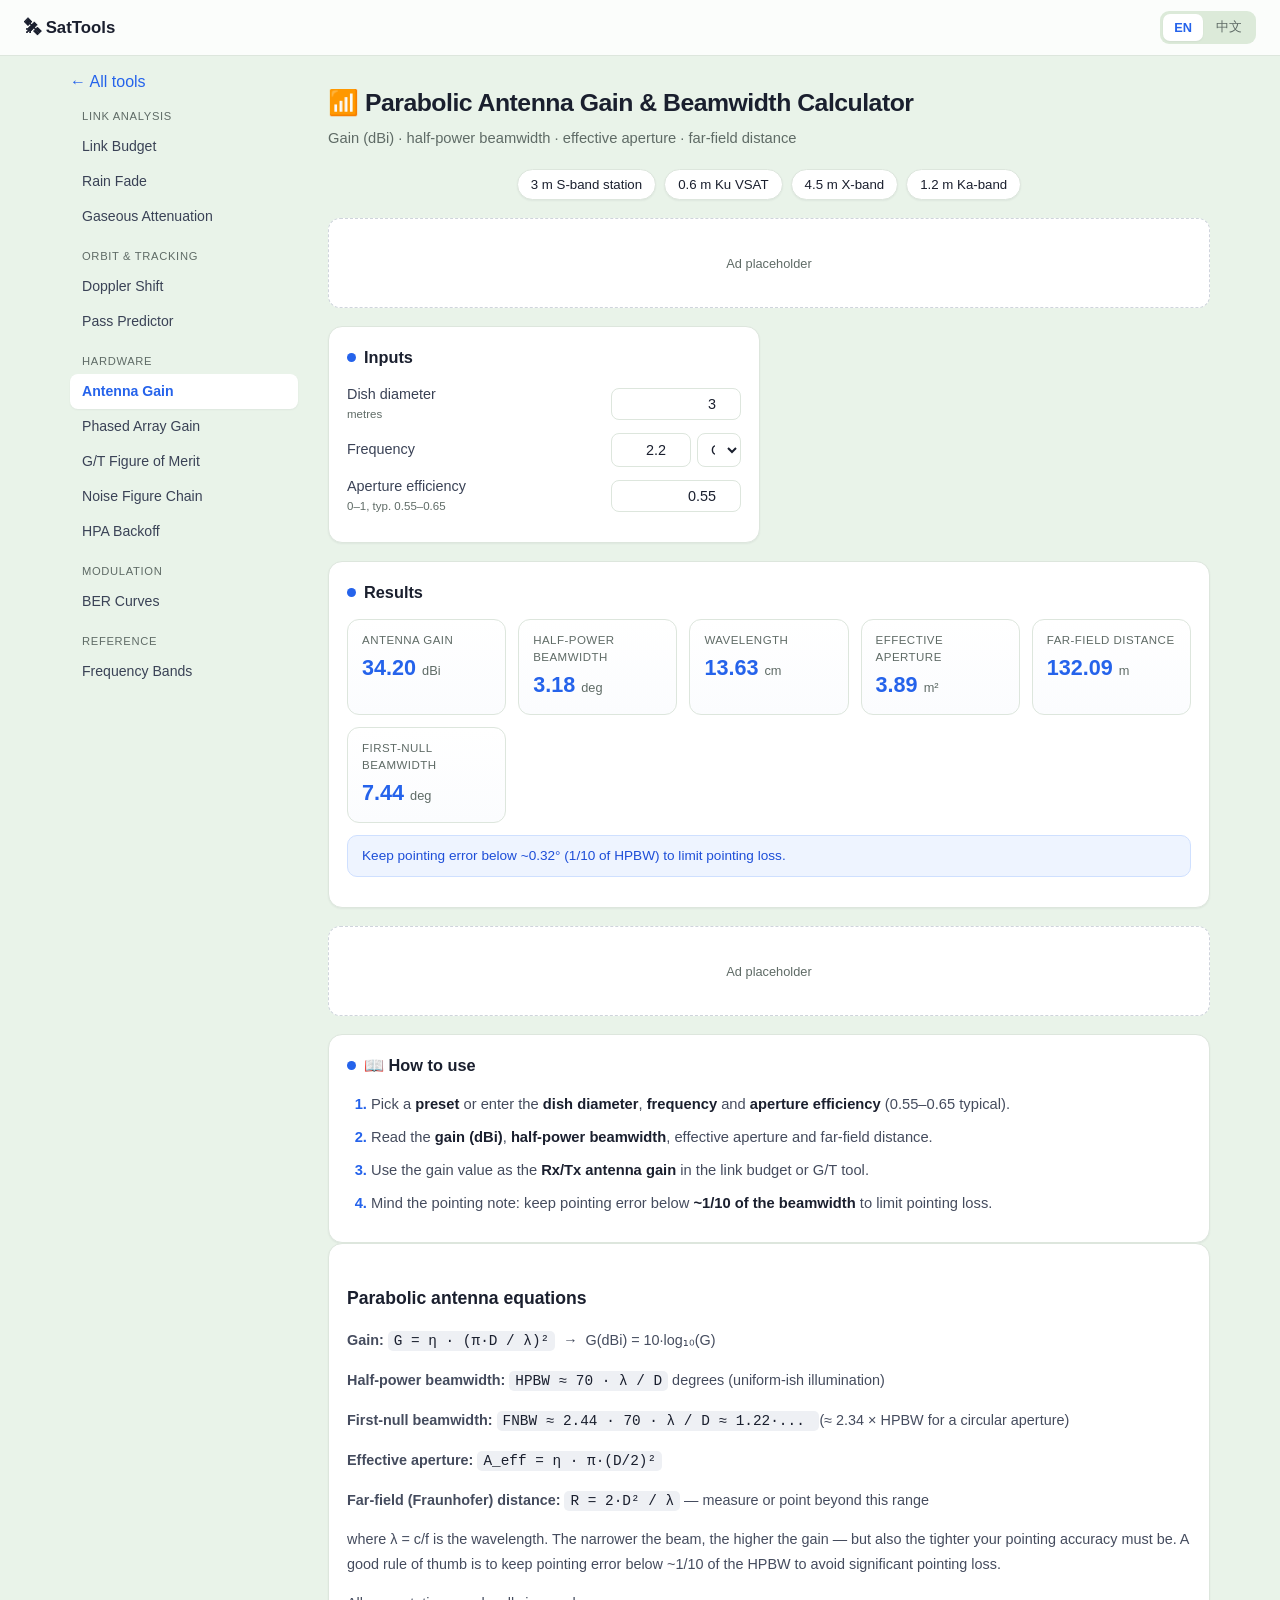
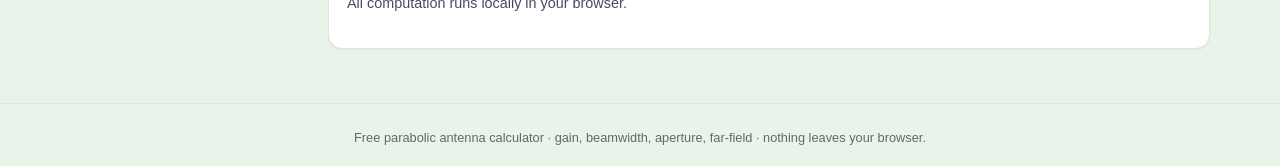
==== antenna.html @ e8797e0a "Add rain sky-noise coupling to link budget (item 2: rain/noise-temp) Rain and gas absorption also ra" ====
<!DOCTYPE html>
<html lang="en">
<head>
<meta charset="UTF-8">
<meta name="viewport" content="width=device-width, initial-scale=1.0">
<title>Parabolic Antenna Gain & Beamwidth Calculator — Free Online Tool</title>
<meta name="description" content="Free parabolic dish antenna calculator. Compute antenna gain (dBi), half-power beamwidth (HPBW), effective aperture and far-field distance from diameter, frequency and efficiency.">
<meta name="keywords" content="antenna gain calculator, parabolic dish gain, beamwidth calculator, HPBW, effective aperture, far field distance, dish antenna dBi">
<link rel="canonical" href="https://sunelliot.github.io/link-budget-calculator/antenna.html">
<meta property="og:type" content="website">
<meta property="og:title" content="Parabolic Antenna Gain & Beamwidth Calculator">
<meta property="og:description" content="Dish gain (dBi), half-power beamwidth, effective aperture and far-field distance.">
<meta property="og:image" content="https://sunelliot.github.io/link-budget-calculator/og.png">
<meta property="og:image:width" content="1200">
<meta property="og:image:height" content="630">
<meta name="twitter:card" content="summary_large_image">
<meta name="twitter:image" content="https://sunelliot.github.io/link-budget-calculator/og.png">
<link rel="stylesheet" href="styles.css?v=18">
<script src="i18n.js?v=18"></script>
<!-- <script async src="https://pagead2.googlesyndication.com/pagead/js/adsbygoogle.js?client=ca-pub-XXXXXXXXXXXXXXXX" crossorigin="anonymous"></script> -->
<script type="application/ld+json">
{"@context":"https://schema.org","@type":"WebApplication","name":"Parabolic Antenna Gain & Beamwidth Calculator","applicationCategory":"EngineeringApplication","operatingSystem":"Any","offers":{"@type":"Offer","price":"0","priceCurrency":"USD"}}
</script>
<link rel="manifest" href="manifest.json">
</head>
<body>
<nav class="topnav">
  <a class="brand" href="index.html">🛰 SatTools</a>
</nav>

<div class="page">
<aside class="sidebar">
  <a class="home" href="index.html" style="display:block;text-decoration:none">← All tools</a>
  <ul class="toolnav">
    <li class="grp">Link Analysis</li>
    <li><a href="link-budget.html">Link Budget</a></li>
    <li><a href="rain.html">Rain Fade</a></li>
    <li><a href="gas.html">Gaseous Attenuation</a></li>
    <li class="grp">Orbit &amp; Tracking</li>
    <li><a href="doppler.html">Doppler Shift</a></li>
    <li><a href="pass-prediction.html">Pass Predictor</a></li>
    <li class="grp">Hardware</li>
    <li><a href="antenna.html" class="active">Antenna Gain</a></li>
    <li><a href="phased-array.html">Phased Array Gain</a></li>
    <li><a href="gt.html">G/T Figure of Merit</a></li>
    <li><a href="noise-figure.html">Noise Figure Chain</a></li>
    <li><a href="hpa-backoff.html">HPA Backoff</a></li>
    <li class="grp">Modulation</li>
    <li><a href="ber.html">BER Curves</a></li>
    <li class="grp">Reference</li>
    <li><a href="bands.html">Frequency Bands</a></li>
  </ul>
</aside>
<div class="pagemain">

<header>
  <h1>📶 Parabolic Antenna Gain &amp; Beamwidth Calculator</h1>
  <p>Gain (dBi) · half-power beamwidth · effective aperture · far-field distance</p>
</header>

<div class="wrap">
  <div class="preset-bar">
    <button data-preset="s3m">3 m S-band station</button>
    <button data-preset="ku06">0.6 m Ku VSAT</button>
    <button data-preset="x45">4.5 m X-band</button>
    <button data-preset="ka12">1.2 m Ka-band</button>
  </div>

  <div class="adslot">Ad placeholder</div>

  <div class="grid">
    <div class="card">
      <h2><span class="dot"></span>Inputs</h2>
      <div class="row">
        <label>Dish diameter<span class="hint">metres</span></label>
        <input type="number" id="dia" value="3" step="any">
      </div>
      <div class="row">
        <label>Frequency</label>
        <div class="ig">
          <input type="number" id="freq" value="2.2" step="any">
          <select id="freqUnit"><option value="GHz">GHz</option><option value="MHz">MHz</option></select>
        </div>
      </div>
      <div class="row">
        <label>Aperture efficiency<span class="hint">0–1, typ. 0.55–0.65</span></label>
        <input type="number" id="eff" value="0.55" step="any">
      </div>
    </div>

    <div class="card results">
      <h2><span class="dot"></span>Results</h2>
      <div class="resgrid">
        <div class="metric"><div class="k">Antenna gain</div><div class="v"><span id="r_gain">–</span> <span class="u">dBi</span></div></div>
        <div class="metric"><div class="k">Half-power beamwidth</div><div class="v"><span id="r_hpbw">–</span> <span class="u">deg</span></div></div>
        <div class="metric"><div class="k">Wavelength</div><div class="v"><span id="r_lam">–</span> <span class="u">cm</span></div></div>
        <div class="metric"><div class="k">Effective aperture</div><div class="v"><span id="r_aeff">–</span> <span class="u">m²</span></div></div>
        <div class="metric"><div class="k">Far-field distance</div><div class="v"><span id="r_ff">–</span> <span class="u">m</span></div></div>
        <div class="metric"><div class="k">First-null beamwidth</div><div class="v"><span id="r_fnbw">–</span> <span class="u">deg</span></div></div>
      </div>
      <div class="note" id="ptnote"></div>
    </div>
  </div>

  <div class="adslot">Ad placeholder</div>

  <div class="card">
    <h2><span class="dot"></span>📖 How to use</h2>
    <ol class="howto">
      <li><span class="en-only">Pick a <b>preset</b> or enter the <b>dish diameter</b>, <b>frequency</b> and <b>aperture efficiency</b> (0.55–0.65 typical).</span><span class="zh-only">选<b>预设</b>,或输入<b>口径</b>、<b>频率</b>和<b>口面效率</b>(常取 0.55–0.65)。</span></li>
      <li><span class="en-only">Read the <b>gain (dBi)</b>, <b>half-power beamwidth</b>, effective aperture and far-field distance.</span><span class="zh-only">读取<b>增益(dBi)</b>、<b>半功率波束宽度</b>、有效口径和远场距离。</span></li>
      <li><span class="en-only">Use the gain value as the <b>Rx/Tx antenna gain</b> in the link budget or G/T tool.</span><span class="zh-only">把增益值作为链路预算或 G/T 工具里的<b>收/发天线增益</b>。</span></li>
      <li><span class="en-only">Mind the pointing note: keep pointing error below <b>~1/10 of the beamwidth</b> to limit pointing loss.</span><span class="zh-only">注意指向提示:对准误差应小于<b>约 1/10 波束宽度</b>,以限制指向损耗。</span></li>
    </ol>
  </div>

  <div class="card">
    <div class="article en-only">
      <h2>Parabolic antenna equations</h2>
      <p><strong>Gain:</strong> <code>G = η · (π·D / λ)²</code> &nbsp;→&nbsp; G(dBi) = 10·log₁₀(G)</p>
      <p><strong>Half-power beamwidth:</strong> <code>HPBW ≈ 70 · λ / D</code> degrees (uniform-ish illumination)</p>
      <p><strong>First-null beamwidth:</strong> <code>FNBW ≈ 2.44 · 70 · λ / D ≈ 1.22·... </code> (≈ 2.34 × HPBW for a circular aperture)</p>
      <p><strong>Effective aperture:</strong> <code>A_eff = η · π·(D/2)²</code></p>
      <p><strong>Far-field (Fraunhofer) distance:</strong> <code>R = 2·D² / λ</code> — measure or point beyond this range</p>
      <p>where λ = c/f is the wavelength. The narrower the beam, the higher the gain — but also the tighter
      your pointing accuracy must be. A good rule of thumb is to keep pointing error below ~1/10 of the HPBW
      to avoid significant pointing loss.</p>
      <p>All computation runs locally in your browser.</p>
    </div>
    <div class="article zh-only">
      <h2>抛物面天线公式</h2>
      <p><strong>增益:</strong> <code>G = η · (π·D / λ)²</code> &nbsp;→&nbsp; G(dBi) = 10·log₁₀(G)</p>
      <p><strong>半功率波束宽度:</strong> <code>HPBW ≈ 70 · λ / D</code> 度(近似均匀照射)</p>
      <p><strong>第一零点波束宽度:</strong> <code>FNBW ≈ 2.34 × HPBW</code>(圆口面近似)</p>
      <p><strong>有效口径:</strong> <code>A_eff = η · π·(D/2)²</code></p>
      <p><strong>远场(夫琅禾费)距离:</strong> <code>R = 2·D² / λ</code> —— 测量或对准应在此距离之外</p>
      <p>其中 λ = c/f 为波长。波束越窄、增益越高,但对指向精度的要求也越严。一个经验法则是把指向误差控制在约 HPBW 的 1/10 以内,以避免明显的指向损耗。</p>
      <p>全部计算在你的浏览器本地完成。</p>
    </div>
  </div>
</div>

</div>
</div>

<footer>Free parabolic antenna calculator · gain, beamwidth, aperture, far-field · nothing leaves your browser.</footer>

<script src="share.js?v=18"></script>
<script src="linkout.js?v=1"></script>
<script>
const $=id=>document.getElementById(id);
const num=id=>parseFloat($(id).value)||0;
const C=299792458; // m/s

function compute(){
  const D=num('dia');
  const f=num('freq')*($('freqUnit').value==='GHz'?1e9:1e6);
  const eff=Math.min(Math.max(num('eff'),0.001),1);
  const lam=f>0?C/f:0;
  const G=(lam>0&&D>0)?eff*(Math.PI*D/lam)**2:0;
  const gdbi=G>0?10*Math.log10(G):0;
  const hpbw=(lam>0&&D>0)?70*lam/D:0;
  const fnbw=2.34*hpbw;
  const aeff=eff*Math.PI*(D/2)**2;
  const ff=lam>0?2*D*D/lam:0;
  const f2=x=>x.toFixed(2);
  $('r_gain').textContent=f2(gdbi);
  $('r_hpbw').textContent=f2(hpbw);
  $('r_lam').textContent=f2(lam*100);
  $('r_aeff').textContent=f2(aeff);
  $('r_ff').textContent=ff>=1000?(ff/1000).toFixed(2)+'k':f2(ff);
  $('r_fnbw').textContent=f2(fnbw);
  $('ptnote').textContent=t('Keep pointing error below ~'+f2(hpbw/10)+'° (1/10 of HPBW) to limit pointing loss.','将指向误差控制在约 '+f2(hpbw/10)+'°(波束宽度的 1/10)以内,以限制指向损耗。');
  if(window.LinkOut) LinkOut.updateReturnBar(gdbi);
}
const presets={
  s3m:{dia:3,freq:2.2,freqUnit:'GHz',eff:0.55},
  ku06:{dia:0.6,freq:12,freqUnit:'GHz',eff:0.6},
  x45:{dia:4.5,freq:8.2,freqUnit:'GHz',eff:0.6},
  ka12:{dia:1.2,freq:26,freqUnit:'GHz',eff:0.6},
};
document.querySelectorAll('.preset-bar button').forEach(b=>b.addEventListener('click',()=>{
  const c=presets[b.dataset.preset];for(const k in c)$(k).value=c[k];compute();}));
document.querySelectorAll('input,select').forEach(el=>el.addEventListener('input',compute));
if(window.ShareTool) ShareTool.apply();
if(window.LinkOut) LinkOut.initReturnBar();
compute();
if(window.ShareTool) ShareTool.initButton();
if(window.onLang) window.onLang(compute);
</script>
<script>if("serviceWorker"in navigator)navigator.serviceWorker.register("sw.js");</script>
</body>
</html>
---- styles.css ----
:root{
  --bg:#e9f3e9; --card:#ffffff; --line:#dde6dd; --txt:#1a1f2e; --muted:#5f6b66;
  --accent:#2563eb; --accent-soft:rgba(37,99,235,.10); --good:#16a34a; --bad:#dc2626; --warn:#d97706;
  --shadow:0 1px 2px rgba(16,24,40,.05); --shadow-lg:0 12px 30px rgba(16,24,40,.10);
}
*{box-sizing:border-box}
body{margin:0;font-family:-apple-system,BlinkMacSystemFont,"Segoe UI",Inter,Roboto,Helvetica,Arial,sans-serif;
     background:var(--bg);color:var(--txt);line-height:1.5}
a{color:var(--accent)}

/* ---- shared top navigation: brand + pills ---- */
.topnav{position:sticky;top:0;z-index:20;display:flex;align-items:center;gap:14px;flex-wrap:wrap;
        padding:11px 24px;background:rgba(255,255,255,.82);-webkit-backdrop-filter:blur(10px);backdrop-filter:blur(10px);
        border-bottom:1px solid var(--line)}
.topnav .brand{font-weight:700;font-size:1.05rem;text-decoration:none;color:var(--txt);white-space:nowrap}
.topnav .pills{display:flex;gap:3px;flex-wrap:wrap;margin-left:auto;background:#dcead9;padding:4px;border-radius:11px}
.topnav .pills a{color:var(--muted);text-decoration:none;font-size:.82rem;padding:6px 12px;border-radius:8px;white-space:nowrap}
.topnav .pills a:hover{color:var(--txt)}
.topnav .pills a.active{background:#fff;color:var(--accent);box-shadow:var(--shadow);font-weight:600}
.sharebtn{margin-left:8px;background:var(--accent);color:#fff;border:none;padding:7px 14px;border-radius:9px;
          font-size:.82rem;font-weight:600;cursor:pointer;white-space:nowrap;box-shadow:var(--shadow)}
.sharebtn:hover{filter:brightness(1.07)}
.langtoggle{display:flex;gap:2px;background:#dcead9;padding:3px;border-radius:9px;margin-left:auto}
.langtoggle button{background:none;border:none;color:var(--muted);font-size:.8rem;padding:5px 11px;border-radius:7px;cursor:pointer;font-family:inherit}
.langtoggle button.active{background:#fff;color:var(--accent);font-weight:700;box-shadow:var(--shadow)}
.zh-only{display:none}
body.lang-zh .zh-only{display:revert}
body.lang-zh .en-only{display:none}

header{padding:30px 20px 12px;text-align:center}
header h1{margin:0 0 6px;font-size:1.55rem;letter-spacing:-.02em}
header p{margin:0;color:var(--muted);font-size:.92rem}

.wrap{max-width:1080px;margin:0 auto;padding:20px}
.grid{display:grid;grid-template-columns:1fr 1fr;gap:18px}
@media(max-width:820px){.grid{grid-template-columns:1fr}}
.card{background:var(--card);border:1px solid var(--line);border-radius:14px;padding:18px;box-shadow:var(--shadow)}
.card h2{margin:0 0 14px;font-size:1.02rem;display:flex;align-items:center;gap:8px}
.card h2 .dot{width:9px;height:9px;border-radius:50%;background:var(--accent)}
.row{display:flex;align-items:center;justify-content:space-between;gap:10px;margin:9px 0}
.row label{flex:1;font-size:.9rem;color:#3a4256}
.row .hint{display:block;color:var(--muted);font-size:.72rem;margin-top:1px}
.row input,.row select,.row textarea{width:130px;padding:7px 9px;background:#fff;color:var(--txt);
     border:1px solid var(--line);border-radius:8px;font-size:.9rem;text-align:right}
.row input:focus,.row select:focus,.row textarea:focus{outline:none;border-color:var(--accent);box-shadow:0 0 0 3px var(--accent-soft)}
.row select{text-align:left}
.row textarea{width:100%;text-align:left;font-family:ui-monospace,Menlo,Consolas,monospace;font-size:.8rem}
.ig{display:flex;gap:6px;width:130px}
.ig input{width:80px}
.ig select{width:auto;flex:1;min-width:0}
.full{grid-column:1 / -1}
.results{grid-column:1 / -1}
.resgrid{display:grid;grid-template-columns:repeat(auto-fit,minmax(150px,1fr));gap:12px}
.metric{background:linear-gradient(180deg,#fff,#fbfcfe);border:1px solid var(--line);border-radius:12px;padding:12px 14px}
.metric .k{font-size:.72rem;color:var(--muted);text-transform:uppercase;letter-spacing:.04em}
.metric .v{font-size:1.35rem;font-weight:700;margin-top:3px;color:var(--accent)}
.metric .u{font-size:.8rem;color:var(--muted);font-weight:400}
.margin-box{margin-top:16px;padding:16px;border-radius:12px;text-align:center;font-weight:600;font-size:1.1rem}
.margin-good{background:rgba(22,163,74,.10);border:1px solid var(--good);color:var(--good)}
.margin-bad{background:rgba(220,38,38,.10);border:1px solid var(--bad);color:var(--bad)}
.margin-warn{background:rgba(217,119,6,.10);border:1px solid var(--warn);color:var(--warn)}
details{margin-top:14px;background:#fbfcfe;border:1px solid var(--line);border-radius:10px;padding:12px 16px}
details summary{cursor:pointer;color:var(--accent);font-size:.9rem}
table{width:100%;border-collapse:collapse;margin-top:10px;font-size:.85rem}
th,td{padding:7px 8px;border-bottom:1px solid var(--line);text-align:left}
th{color:var(--muted);font-weight:600;font-size:.78rem;text-transform:uppercase;letter-spacing:.03em}
td.num{text-align:right;font-variant-numeric:tabular-nums}
td:last-child{text-align:right;font-variant-numeric:tabular-nums}
.adslot{margin:18px 0;min-height:90px;display:flex;align-items:center;justify-content:center;
        background:#fff;border:1px dashed #cfd4dc;border-radius:12px;color:var(--muted);font-size:.8rem}
.preset-bar{display:flex;flex-wrap:wrap;gap:8px;margin-bottom:18px;justify-content:center}
.preset-bar button{background:#fff;border:1px solid var(--line);color:var(--txt);
     padding:7px 13px;border-radius:20px;font-size:.83rem;cursor:pointer;box-shadow:var(--shadow)}
.preset-bar button:hover{border-color:var(--accent);color:var(--accent)}

/* ---- tool-page "bring this value back to Link Budget" return bar ---- */
.linkback-bar{display:flex;justify-content:center;padding:10px 16px;background:var(--accent)}
.linkback-btn{background:#fff;color:var(--accent);border:none;padding:7px 16px;border-radius:20px;
     font-size:.85rem;font-weight:700;cursor:pointer;font-family:inherit;box-shadow:var(--shadow)}
.linkback-btn:disabled{opacity:.6;cursor:default}
.linkback-btn:not(:disabled):hover{filter:brightness(1.05)}

/* ---- link-budget.html: jump-out links to the source-tool calculators ---- */
.jump-links{display:block;margin-top:2px}
.jump-link{font-size:.72rem;color:var(--accent);text-decoration:none;margin-right:10px;white-space:nowrap}
.jump-link:hover{text-decoration:underline}

/* ---- scenario save/compare panel ---- */
.scenario-panel{display:none;margin:0 0 18px}
.scenario-panel.open{display:block}
.scenario-save-row{display:flex;gap:8px;margin-bottom:14px}
.scenario-save-row input{flex:1;padding:7px 10px;border:1px solid var(--line);border-radius:8px;font-size:.88rem;background:#fff;color:var(--txt)}
.scenario-save-row button{background:var(--accent);color:#fff;border:none;padding:7px 16px;border-radius:9px;
     font-size:.85rem;font-weight:600;cursor:pointer;font-family:inherit;white-space:nowrap}
.scenario-row{display:flex;align-items:center;gap:10px;padding:9px 4px;border-bottom:1px solid var(--line);font-size:.88rem}
.scenario-row:last-child{border-bottom:none}
.scenario-row .name{flex:1;font-weight:600;min-width:0;overflow:hidden;text-overflow:ellipsis;white-space:nowrap}
.scenario-row .mode-badge{font-size:.7rem;padding:2px 8px;border-radius:20px;background:var(--accent-soft);color:var(--accent);white-space:nowrap}
.scenario-row .ts{color:var(--muted);font-size:.76rem;white-space:nowrap}
.scenario-row button{background:#fff;border:1px solid var(--line);padding:4px 10px;border-radius:14px;
     font-size:.76rem;cursor:pointer;font-family:inherit;white-space:nowrap}
.scenario-row button:hover{border-color:var(--accent);color:var(--accent)}
.scenario-row button.danger:hover{border-color:var(--bad);color:var(--bad)}
.scenario-empty{color:var(--muted);font-size:.85rem;padding:10px 0;text-align:center}
.scenario-actions{display:flex;justify-content:flex-end;gap:8px;margin-top:10px}
footer{text-align:center;color:var(--muted);font-size:.8rem;padding:24px 20px;border-top:1px solid var(--line)}
.article{color:#454c5e;font-size:.9rem;line-height:1.7;margin-top:8px}
.article h2{color:var(--txt);font-size:1.1rem;margin-top:22px}
.article code{background:#eef0f4;padding:2px 6px;border-radius:5px;color:var(--txt)}
.note{background:#eef4ff;border:1px solid #cfe0ff;color:#1d4ed8;border-radius:10px;padding:10px 14px;font-size:.85rem;margin:12px 0}
.howto{margin:4px 0 0;padding-left:24px;color:#454c5e;font-size:.92rem;line-height:1.7}
.howto li{margin:8px 0}
.howto li::marker{color:var(--accent);font-weight:700}
.howto b{color:var(--txt)}
.howto .cn{display:block;color:var(--muted);font-size:.86rem;margin-top:2px}

/* ---- MathWorks-style examples gallery (home) ---- */
.pagehead{border-bottom:1px solid var(--line);background:#fff}
.pagehead .inner{max-width:1180px;margin:0 auto;padding:26px 20px 22px}
.pagehead h1{margin:0 0 6px;font-size:1.6rem;letter-spacing:-.02em}
.pagehead p{margin:0;color:var(--muted);font-size:.95rem}
.gallery{display:grid;grid-template-columns:228px 1fr;gap:30px;max-width:1180px;margin:0 auto;padding:24px 20px 60px}
@media(max-width:800px){.gallery{grid-template-columns:1fr;gap:18px}}
.sidebar{position:sticky;top:70px;align-self:start}
@media(max-width:800px){.sidebar{position:static}}
.sidebar h3{font-size:.72rem;text-transform:uppercase;letter-spacing:.07em;color:var(--muted);margin:0 0 10px}
.cat-list{list-style:none;margin:0;padding:0}
.cat-list li{margin:2px 0}
.cat-list button{width:100%;text-align:left;background:none;border:none;color:#3a4256;font-size:.9rem;
  padding:9px 12px;border-radius:9px;cursor:pointer;font-family:inherit;display:flex;justify-content:space-between;align-items:center;gap:8px}
.cat-list button:hover{background:#fff}
.cat-list button.active{background:#fff;color:var(--accent);font-weight:600;box-shadow:var(--shadow)}
.cat-list .ct{color:var(--muted);font-size:.76rem;background:#eef0f4;border-radius:20px;padding:1px 8px}
.cat-list button.active .ct{background:var(--accent-soft);color:var(--accent)}
.main-head{display:flex;align-items:center;justify-content:space-between;gap:16px;margin-bottom:18px;flex-wrap:wrap}
.main-head .count{font-size:.9rem;color:var(--muted)}
.search{flex:1;max-width:340px;position:relative;min-width:200px}
.search input{width:100%;padding:9px 12px 9px 36px;border:1px solid var(--line);border-radius:10px;font-size:.9rem;background:#fff;color:var(--txt)}
.search input:focus{outline:none;border-color:var(--accent);box-shadow:0 0 0 3px var(--accent-soft)}
.search svg{position:absolute;left:11px;top:50%;transform:translateY(-50%);opacity:.5}
.tool-grid{display:grid;grid-template-columns:repeat(auto-fill,minmax(258px,1fr));gap:20px}
.tcard{display:flex;flex-direction:column;text-decoration:none;color:inherit;background:#fff;
  border:1px solid var(--line);border-radius:14px;overflow:hidden;box-shadow:var(--shadow);transition:transform .15s,box-shadow .15s,border-color .15s}
.tcard:hover{border-color:var(--accent);transform:translateY(-3px);box-shadow:var(--shadow-lg)}
.tcard .thumb{display:block;width:100%;height:138px;border-bottom:1px solid var(--line)}
.tcard .body{padding:15px 16px 17px}
.tcard .tag{display:inline-block;font-size:.7rem;color:var(--accent);background:var(--accent-soft);padding:3px 10px;border-radius:20px;margin-bottom:9px}
.tcard h3{margin:0 0 6px;font-size:1.02rem}
.tcard p{margin:0;color:var(--muted);font-size:.85rem;line-height:1.5}
.empty{grid-column:1/-1;color:var(--muted);padding:48px;text-align:center}

/* ---- sub-page layout: left tool sidebar + main ---- */
.page{display:grid;grid-template-columns:228px 1fr;gap:30px;max-width:1180px;margin:0 auto;padding:8px 20px 40px}
@media(max-width:800px){.page{grid-template-columns:1fr;gap:0;padding-top:0}.page .sidebar{display:none}}
.pagemain{min-width:0}
.pagemain header{text-align:left;padding:20px 0 6px}
.pagemain .wrap{max-width:none;margin:0;padding:14px 0}
.toolnav{list-style:none;margin:0;padding:0}
.toolnav .home{display:block;text-decoration:none;color:var(--muted);font-size:.84rem;padding:6px 12px;margin-bottom:6px}
.toolnav .home:hover{color:var(--accent)}
.toolnav .grp{font-size:.7rem;text-transform:uppercase;letter-spacing:.06em;color:var(--muted);margin:14px 0 4px;padding:0 12px}
.toolnav a:not(.home){display:block;text-decoration:none;color:#3a4256;font-size:.88rem;padding:7px 12px;border-radius:8px}
.toolnav a:not(.home):hover{background:#fff}
.toolnav a.active{background:#fff;color:var(--accent);font-weight:600;box-shadow:var(--shadow)}

/* ---- hub home page (legacy hero/cards, still used elsewhere) ---- */
.hero{text-align:center;padding:62px 20px 34px;background:radial-gradient(900px 360px at 50% -40px,rgba(34,160,90,.14),transparent)}
.hero .tag{display:inline-block;font-size:.78rem;color:var(--accent);background:var(--accent-soft);
           border:1px solid rgba(37,99,235,.25);padding:5px 12px;border-radius:20px;margin-bottom:18px}
.hero h1{font-size:2.4rem;margin:0 0 12px;letter-spacing:-.025em}
.hero p{color:var(--muted);font-size:1.05rem;margin:0 auto;max-width:580px}
.cards{display:grid;grid-template-columns:repeat(auto-fill,minmax(240px,1fr));gap:18px}
.tool{display:block;text-decoration:none;color:inherit;background:var(--card);border:1px solid var(--line);
      border-radius:16px;padding:22px;box-shadow:var(--shadow);transition:transform .15s,box-shadow .15s,border-color .15s}
.tool:hover{border-color:var(--accent);transform:translateY(-3px);box-shadow:var(--shadow-lg)}
.tool .ic{font-size:1.8rem}
.tool h3{margin:12px 0 6px;font-size:1.05rem}
.tool p{margin:0;color:var(--muted);font-size:.85rem;line-height:1.5}
.tool .go{margin-top:14px;color:var(--accent);font-size:.82rem;font-weight:600}
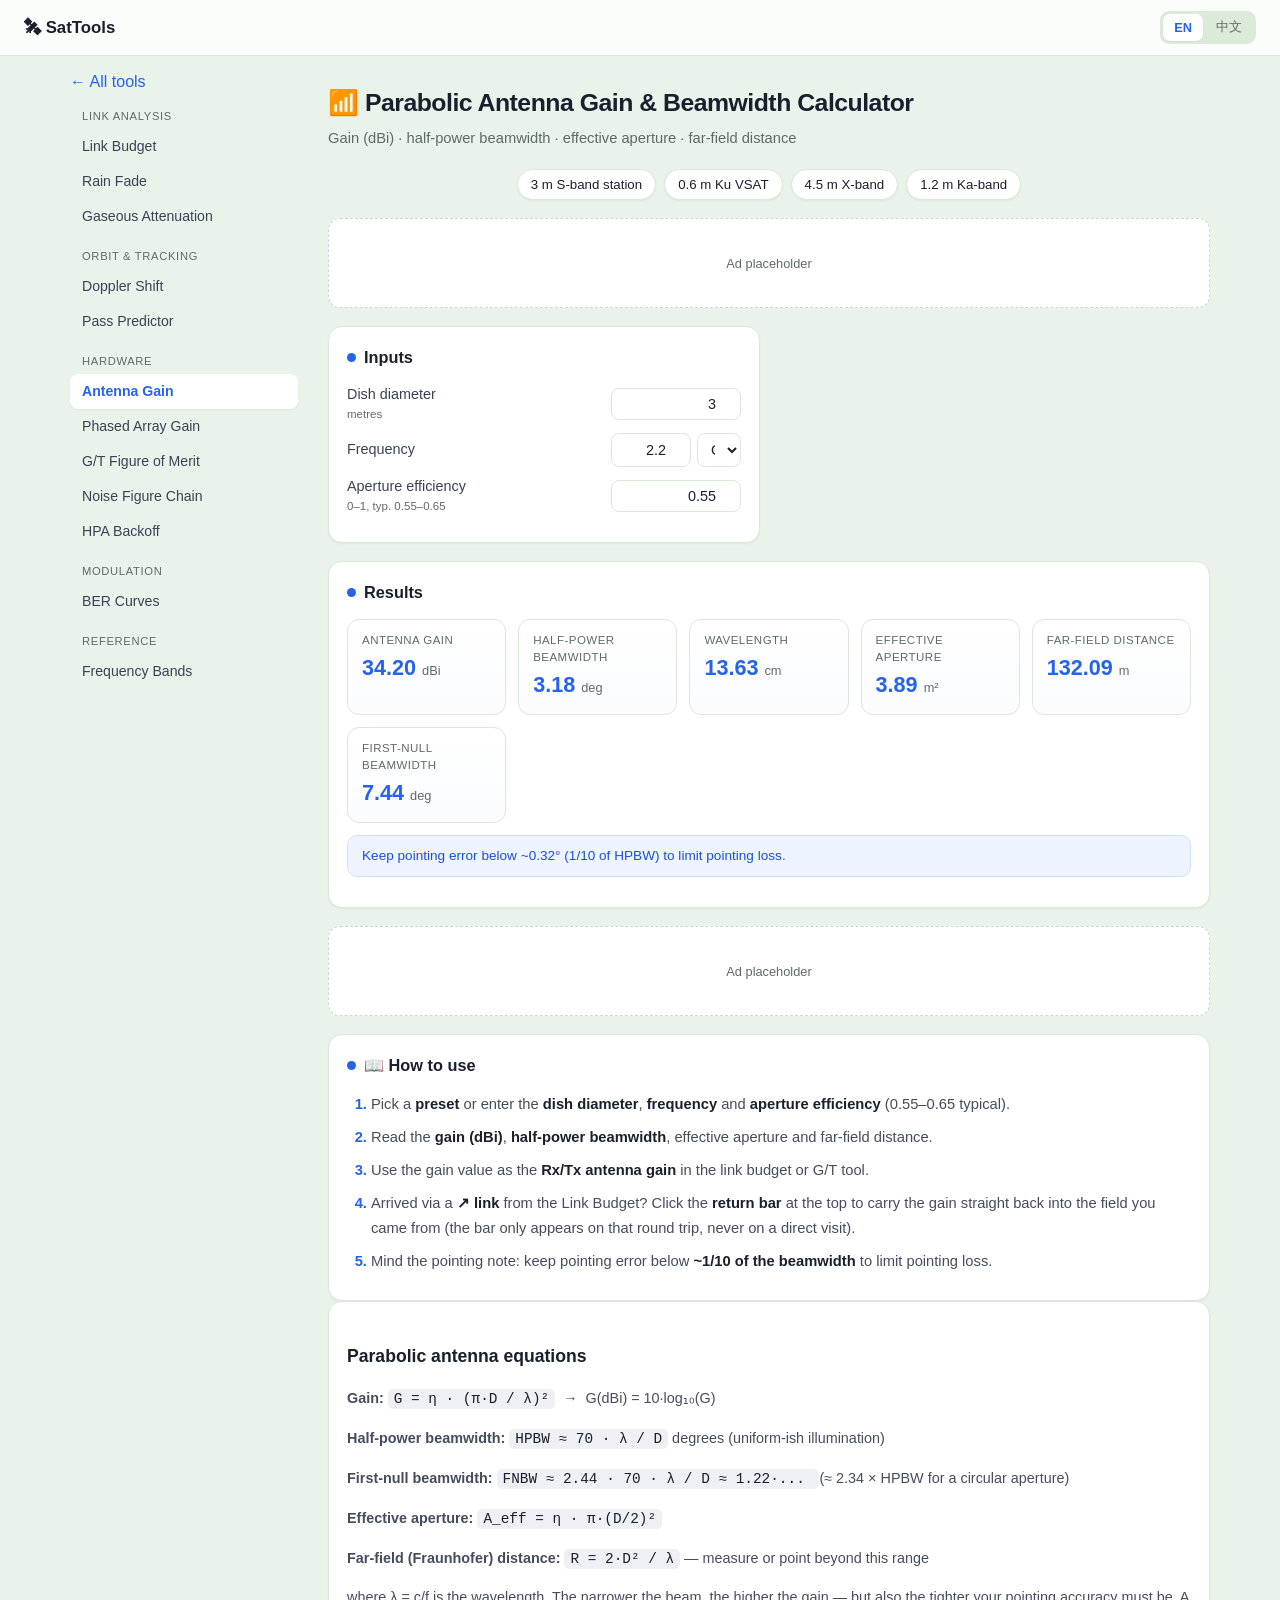
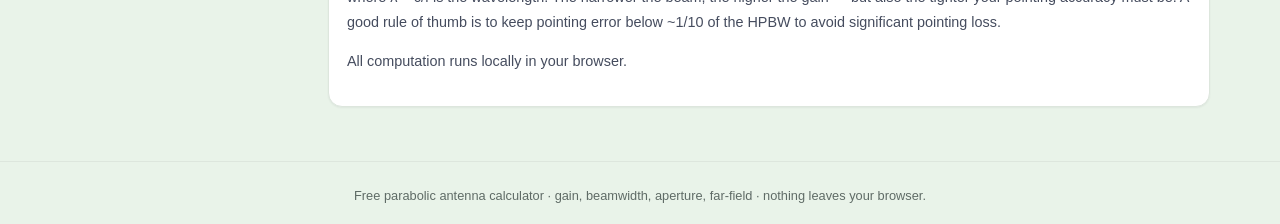
==== commit 9d9df3e4: "Cover all usage workflows in each tool's How-to-use section Document the jump-out/return-bar round t" ====
--- a/antenna.html
+++ b/antenna.html
@@ -15,8 +15,8 @@
 <meta property="og:image:height" content="630">
 <meta name="twitter:card" content="summary_large_image">
 <meta name="twitter:image" content="https://sunelliot.github.io/link-budget-calculator/og.png">
-<link rel="stylesheet" href="styles.css?v=18">
-<script src="i18n.js?v=18"></script>
+<link rel="stylesheet" href="styles.css?v=21">
+<script src="i18n.js?v=21"></script>
 <!-- <script async src="https://pagead2.googlesyndication.com/pagead/js/adsbygoogle.js?client=ca-pub-XXXXXXXXXXXXXXXX" crossorigin="anonymous"></script> -->
 <script type="application/ld+json">
 {"@context":"https://schema.org","@type":"WebApplication","name":"Parabolic Antenna Gain & Beamwidth Calculator","applicationCategory":"EngineeringApplication","operatingSystem":"Any","offers":{"@type":"Offer","price":"0","priceCurrency":"USD"}}
@@ -110,6 +110,7 @@
       <li><span class="en-only">Pick a <b>preset</b> or enter the <b>dish diameter</b>, <b>frequency</b> and <b>aperture efficiency</b> (0.55–0.65 typical).</span><span class="zh-only">选<b>预设</b>,或输入<b>口径</b>、<b>频率</b>和<b>口面效率</b>(常取 0.55–0.65)。</span></li>
       <li><span class="en-only">Read the <b>gain (dBi)</b>, <b>half-power beamwidth</b>, effective aperture and far-field distance.</span><span class="zh-only">读取<b>增益(dBi)</b>、<b>半功率波束宽度</b>、有效口径和远场距离。</span></li>
       <li><span class="en-only">Use the gain value as the <b>Rx/Tx antenna gain</b> in the link budget or G/T tool.</span><span class="zh-only">把增益值作为链路预算或 G/T 工具里的<b>收/发天线增益</b>。</span></li>
+      <li><span class="en-only">Arrived via a <b>↗ link</b> from the Link Budget? Click the <b>return bar</b> at the top to carry the gain straight back into the field you came from (the bar only appears on that round trip, never on a direct visit).</span><span class="zh-only">如果是点链路预算里的 <b>↗ 链接</b>跳转而来,点顶部的<b>返回条</b>即可把增益直接带回原字段(返回条只在该往返中出现,直接访问不会显示)。</span></li>
       <li><span class="en-only">Mind the pointing note: keep pointing error below <b>~1/10 of the beamwidth</b> to limit pointing loss.</span><span class="zh-only">注意指向提示:对准误差应小于<b>约 1/10 波束宽度</b>,以限制指向损耗。</span></li>
     </ol>
   </div>
@@ -145,7 +146,7 @@
 
 <footer>Free parabolic antenna calculator · gain, beamwidth, aperture, far-field · nothing leaves your browser.</footer>
 
-<script src="share.js?v=18"></script>
+<script src="share.js?v=21"></script>
 <script src="linkout.js?v=1"></script>
 <script>
 const $=id=>document.getElementById(id);
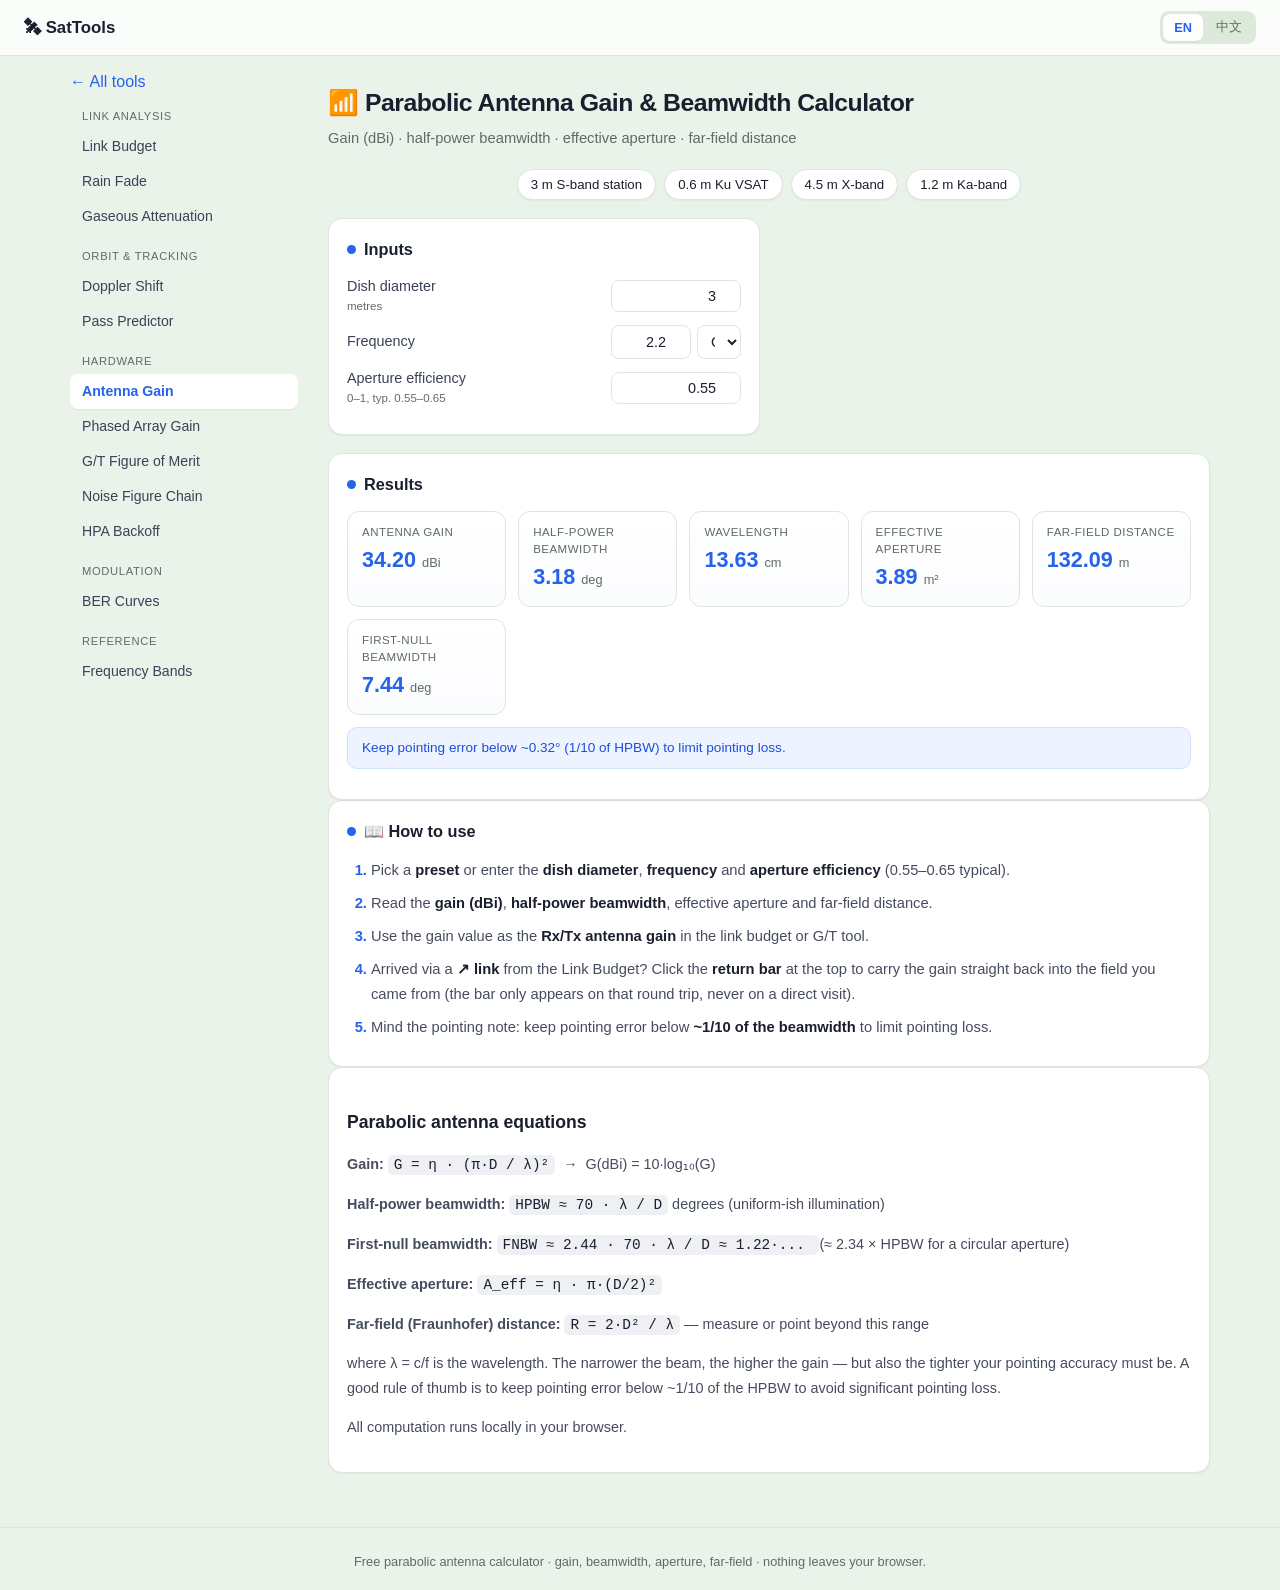
==== commit 9fe980f6: "Add accessibility wiring and fix the offline service worker a11y.js derives label associations from " ====
--- a/antenna.html
+++ b/antenna.html
@@ -15,8 +15,12 @@
 <meta property="og:image:height" content="630">
 <meta name="twitter:card" content="summary_large_image">
 <meta name="twitter:image" content="https://sunelliot.github.io/link-budget-calculator/og.png">
-<link rel="stylesheet" href="styles.css?v=21">
-<script src="i18n.js?v=21"></script>
+<link rel="stylesheet" href="styles.css?v=22">
+<script src="i18n.js?v=22"></script>
+<script src="a11y.js?v=22"></script>
+<meta name="theme-color" content="#16a34a">
+<link rel="icon" href="icons/icon-192.png" type="image/png">
+<link rel="apple-touch-icon" href="icons/icon-192.png">
 <!-- <script async src="https://pagead2.googlesyndication.com/pagead/js/adsbygoogle.js?client=ca-pub-XXXXXXXXXXXXXXXX" crossorigin="anonymous"></script> -->
 <script type="application/ld+json">
 {"@context":"https://schema.org","@type":"WebApplication","name":"Parabolic Antenna Gain & Beamwidth Calculator","applicationCategory":"EngineeringApplication","operatingSystem":"Any","offers":{"@type":"Offer","price":"0","priceCurrency":"USD"}}
@@ -146,7 +150,7 @@
 
 <footer>Free parabolic antenna calculator · gain, beamwidth, aperture, far-field · nothing leaves your browser.</footer>
 
-<script src="share.js?v=21"></script>
+<script src="share.js?v=22"></script>
 <script src="linkout.js?v=1"></script>
 <script>
 const $=id=>document.getElementById(id);
--- a/styles.css
+++ b/styles.css
@@ -66,8 +66,13 @@
 th{color:var(--muted);font-weight:600;font-size:.78rem;text-transform:uppercase;letter-spacing:.03em}
 td.num{text-align:right;font-variant-numeric:tabular-nums}
 td:last-child{text-align:right;font-variant-numeric:tabular-nums}
-.adslot{margin:18px 0;min-height:90px;display:flex;align-items:center;justify-content:center;
+/* Ad slots stay in the markup so they can be filled later, but the AdSense
+   script in each <head> is still commented out — until it is live, an empty
+   dashed "Ad placeholder" box just makes a finished site look unfinished.
+   To enable: uncomment the adsbygoogle script and drop this display:none. */
+.adslot{display:none;margin:18px 0;min-height:90px;align-items:center;justify-content:center;
         background:#fff;border:1px dashed #cfd4dc;border-radius:12px;color:var(--muted);font-size:.8rem}
+label[for]{cursor:pointer}
 .preset-bar{display:flex;flex-wrap:wrap;gap:8px;margin-bottom:18px;justify-content:center}
 .preset-bar button{background:#fff;border:1px solid var(--line);color:var(--txt);
      padding:7px 13px;border-radius:20px;font-size:.83rem;cursor:pointer;box-shadow:var(--shadow)}
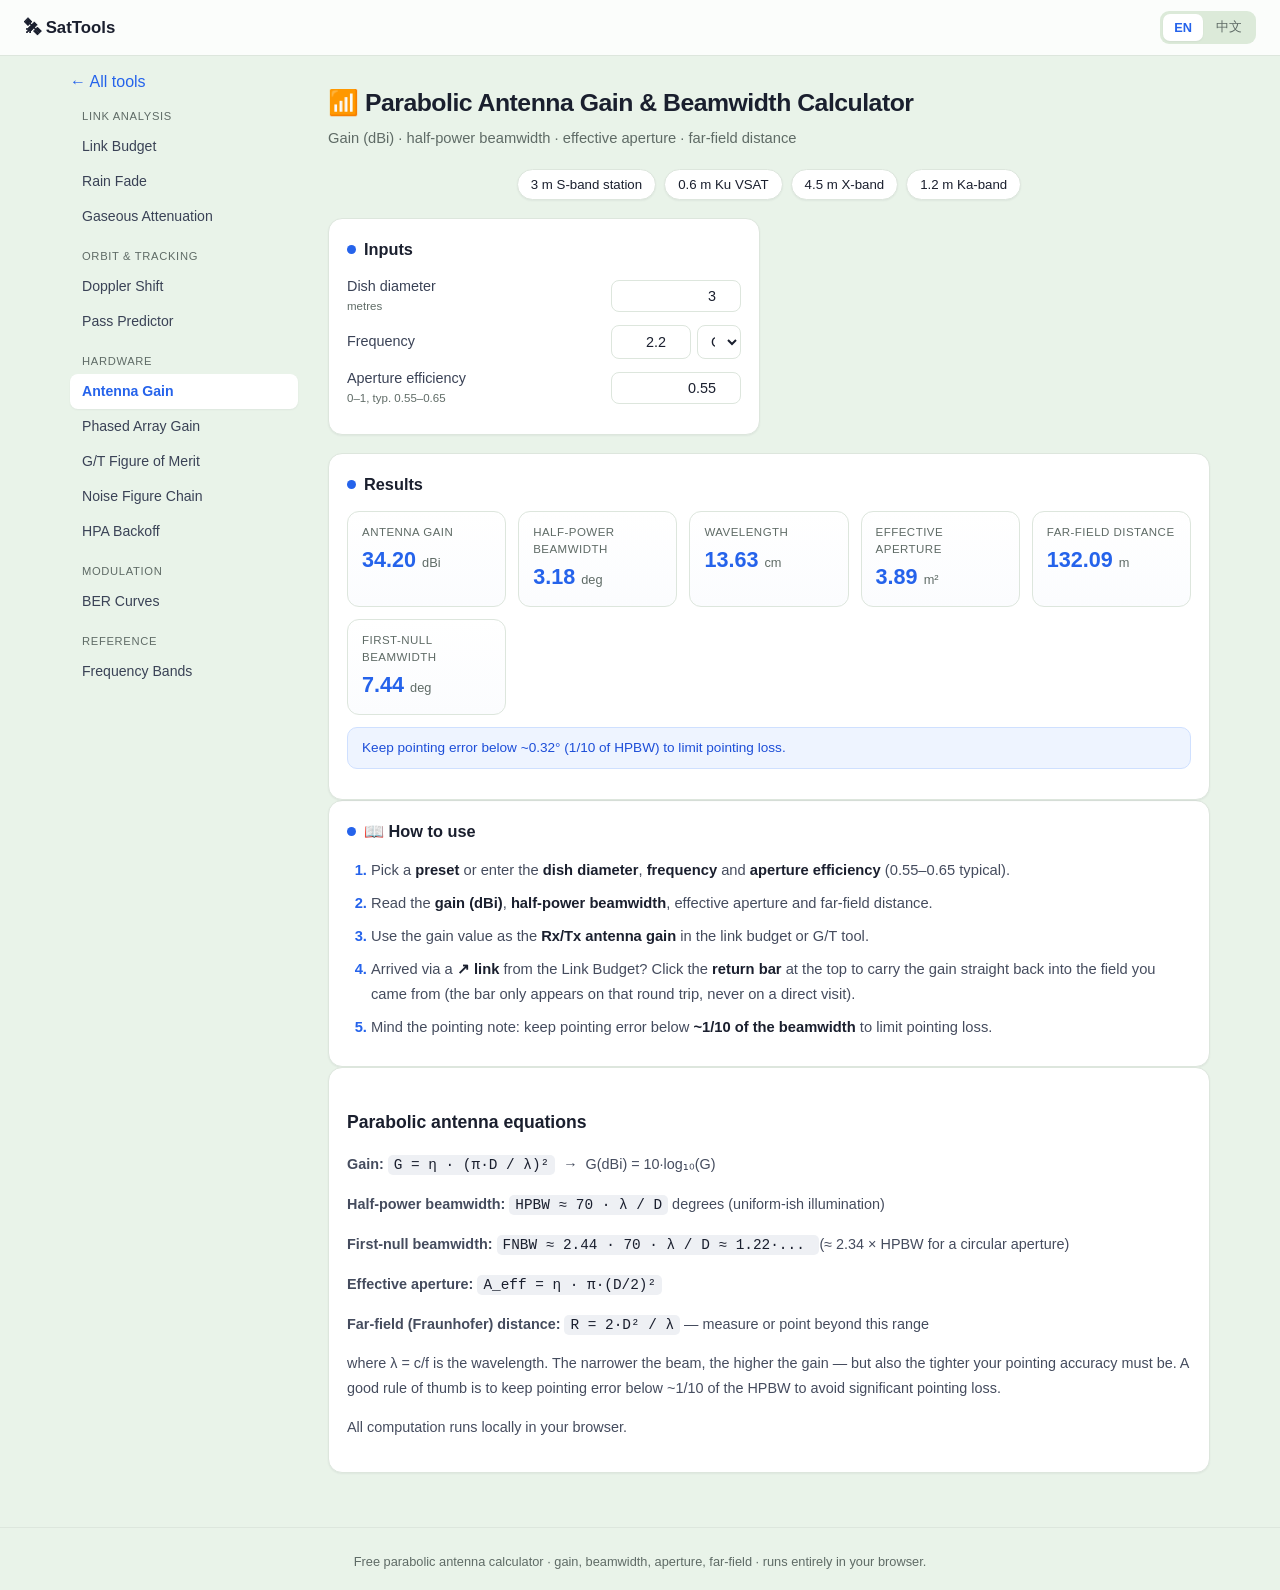
==== commit 24b34310: "Retire the absolute "nothing leaves your browser" claim jumpOut() in link-budget.html puts the user'" ====
--- a/antenna.html
+++ b/antenna.html
@@ -15,9 +15,9 @@
 <meta property="og:image:height" content="630">
 <meta name="twitter:card" content="summary_large_image">
 <meta name="twitter:image" content="https://sunelliot.github.io/link-budget-calculator/og.png">
-<link rel="stylesheet" href="styles.css?v=22">
-<script src="i18n.js?v=22"></script>
-<script src="a11y.js?v=22"></script>
+<link rel="stylesheet" href="styles.css?v=23">
+<script src="i18n.js?v=23"></script>
+<script src="a11y.js?v=23"></script>
 <meta name="theme-color" content="#16a34a">
 <link rel="icon" href="icons/icon-192.png" type="image/png">
 <link rel="apple-touch-icon" href="icons/icon-192.png">
@@ -148,9 +148,9 @@
 </div>
 </div>
 
-<footer>Free parabolic antenna calculator · gain, beamwidth, aperture, far-field · nothing leaves your browser.</footer>
+<footer>Free parabolic antenna calculator · gain, beamwidth, aperture, far-field · runs entirely in your browser.</footer>
 
-<script src="share.js?v=22"></script>
+<script src="share.js?v=23"></script>
 <script src="linkout.js?v=1"></script>
 <script>
 const $=id=>document.getElementById(id);
